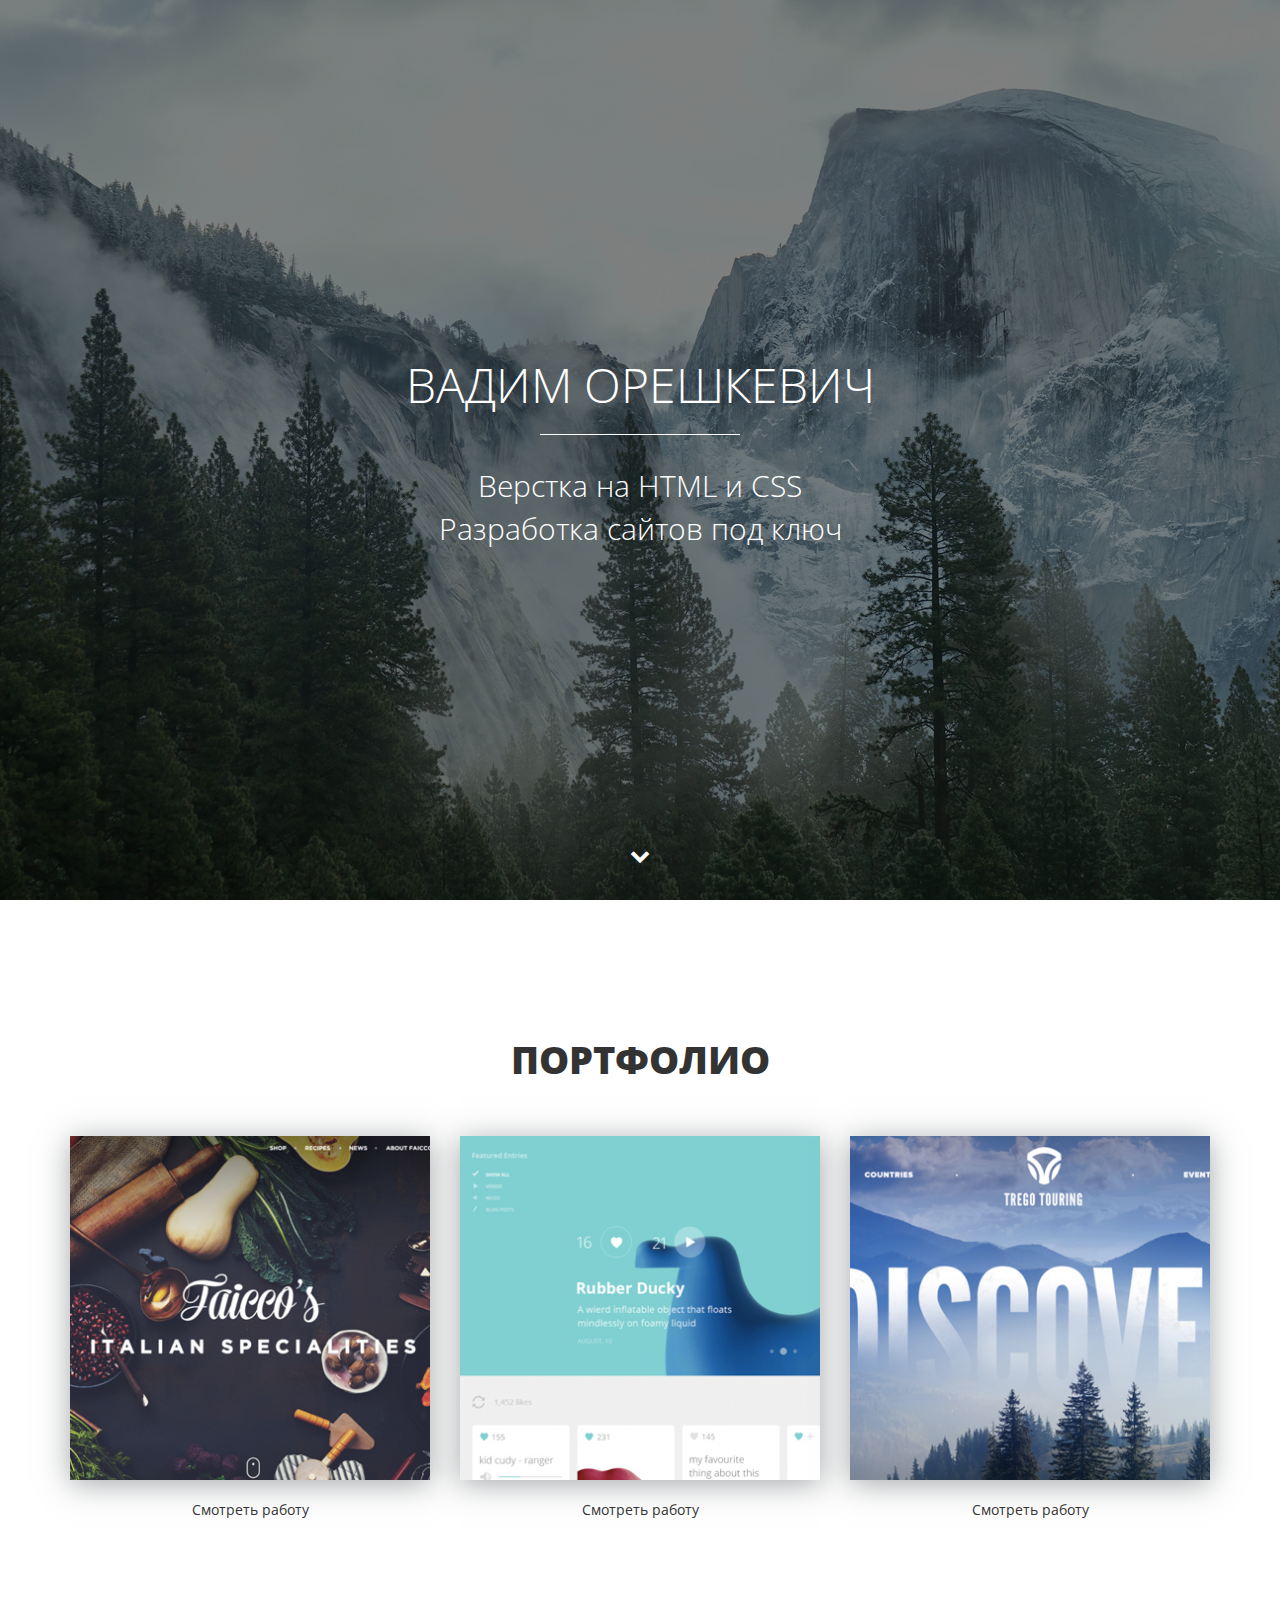
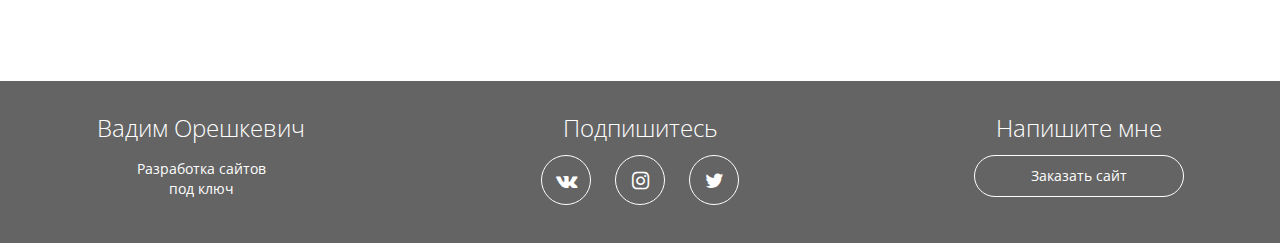
==== index.html @ f7e0dbd3 "Загрузили все файлы и папки" ====
<!DOCTYPE html>
<html lang="ru">
  <head>
    <meta charset="utf-8">
    <meta http-equiv="X-UA-Compatible" content="IE=edge">
    <meta name="viewport" content="width=device-width, initial-scale=1">
    <!--meta для соцсетей-->
    <meta property="og:url" content="">
    <meta property="og:type" content="website">
    <meta property="og:title" content="Артем Исламов - верстка сайтов на HTML и CSS">
    <meta property="og:image" content="">
    <meta property="og:description" content="Закажите разработку сайта без посредников от 5 990 рублей">
    <meta property="og:site_name" content="Портфолио верстальщика">
    <meta property="article:author" content="Артем Исламов">
    <!--Заголовок сайта-->
    <title>Орешкевич Вадим - Портфолио</title>
    <link href="https://fonts.googleapis.com/css?family=Open+Sans:400,700&amp;subset=cyrillic" rel="stylesheet">
    <link href="css/bootstrap.min.css" rel="stylesheet">
    <link rel="stylesheet" href="css/fontello.css">
    <link rel="stylesheet" href="css/fontello-embedded.css">
    <link href="css/style.css" rel="stylesheet">
    <!-- Фавиконка-->
    <link rel="shortcut icon" type="image/x-icon" href="favicon.ico">
    <!--[if lt IE 9]>
      <script src="https://oss.maxcdn.com/html5shiv/3.7.3/html5shiv.min.js"></script>
      <script src="https://oss.maxcdn.com/respond/1.4.2/respond.min.js"></script>
    <![endif]-->
  </head>
  <body>
    <div class="main">
      <div class="main-overlay"></div>
      <div class="wrapper">
        <div class="main-header">
          <h1>Вадим Орешкевич</h1>
          <div class="main-line"></div>
          <p>Верстка на HTML и CSS </br>Разработка сайтов под ключ</p>
        </div>
        <a class="main-down" href="#"><i class="icon-down"></i></a>
      </div>
    </div>

    <div class="portfolio">
      <div class="container">
        <h2 class="section-header">Портфолио</h2>
        <div class="row">
          <div class="col-md-4">
            <div class="portfolio-block">
              <img src="img/portfolio/1.jpg" alt="Работа №1">
              <a data-toggle="modal" data-work="work-1" href="#work">Смотреть работу</a>
            </div>
          </div>
          <div class="col-md-4">
            <div class="portfolio-block">
              <img src="img/portfolio/2.jpg" alt="Работа №2">
               <a data-toggle="modal" data-work="work-2" href="#work">Смотреть работу</a>
            </div>
          </div>
          <div class="col-md-4">
            <div class="portfolio-block">
              <img src="img/portfolio/3.jpg" alt="Работа №3">
               <a data-toggle="modal" data-work="work-3" href="#work">Смотреть работу</a>
            </div>
          </div>
        </div>
      </div>
    </div>

    <div class="footer">
      <div class="container">
        <div class="row">
          <div class="col-md-3">
            <strong>Вадим Орешкевич</strong>
            <p>Разработка сайтов</br> под ключ</p>
          </div>
          <div class="col-md-6">
            <strong>Подпишитесь</strong>
            <div class="social-links">
              <a href="#"><i class="icon-vk"></i></a>
              <a href="#"><i class="icon-instagram"></i></a>
              <a href="#"><i class="icon-twitter"></i></a>
            </div>
          </div>
          <div class="col-md-3">
            <strong>Напишите мне</strong>
            <a href="https://vk.me/vadim_oreshkevich" class="offer-btn">Заказать сайт</a>
          </div>
        </div>
      </div>
    </div>

    <!-- Всплывающие окна -->
<div class="modal fade" id="work" role="dialog">
  <div class="modal-dialog" role="document">
    <div class="modal-content">
      <div class="modal-header">
        <button type="button" class="close" data-dismiss="modal" aria-label="Close">
          <span aria-hidden="true">&times;</span>
        </button>
         <h4 class="modal-title" >Описание проекта</h4>
      </div>
      <div class="modal-body">
        
      </div>
    </div>
  </div>
</div>
    <!-- jQuery (necessary for Bootstrap's JavaScript plugins) -->
    <script src="https://ajax.googleapis.com/ajax/libs/jquery/1.12.4/jquery.min.js"></script>
    <script src="js/bootstrap.min.js"></script>
    <script>
      $(function () {
        var link = $('a[data-toggle="modal"]');
        link.on('click',function(event) {
          var work = $(this).attr('data-work');
          var modal = $('.modal');
          modal.find('.modal-body').load('.modal-body').load(work+'.html');
        });
      });
    </script>
  </body>
</html>
---- css/fontello.css ----
@font-face {
  font-family: 'fontello';
  src: url('../font/fontello.eot?21035309');
  src: url('../font/fontello.eot?21035309#iefix') format('embedded-opentype'),
       url('../font/fontello.woff2?21035309') format('woff2'),
       url('../font/fontello.woff?21035309') format('woff'),
       url('../font/fontello.ttf?21035309') format('truetype'),
       url('../font/fontello.svg?21035309#fontello') format('svg');
  font-weight: normal;
  font-style: normal;
}
/* Chrome hack: SVG is rendered more smooth in Windozze. 100% magic, uncomment if you need it. */
/* Note, that will break hinting! In other OS-es font will be not as sharp as it could be */
/*
@media screen and (-webkit-min-device-pixel-ratio:0) {
  @font-face {
    font-family: 'fontello';
    src: url('../font/fontello.svg?21035309#fontello') format('svg');
  }
}
*/
 
 [class^="icon-"]:before, [class*=" icon-"]:before {
  font-family: "fontello";
  font-style: normal;
  font-weight: normal;
  speak: none;
 
  display: inline-block;
  text-decoration: inherit;
  width: 1em;
  margin-right: .2em;
  text-align: center;
  /* opacity: .8; */
 
  /* For safety - reset parent styles, that can break glyph codes*/
  font-variant: normal;
  text-transform: none;
 
  /* fix buttons height, for twitter bootstrap */
  line-height: 1em;
 
  /* Animation center compensation - margins should be symmetric */
  /* remove if not needed */
  margin-left: .2em;
 
  /* you can be more comfortable with increased icons size */
  /* font-size: 120%; */
 
  /* Font smoothing. That was taken from TWBS */
  -webkit-font-smoothing: antialiased;
  -moz-osx-font-smoothing: grayscale;
 
  /* Uncomment for 3D effect */
  /* text-shadow: 1px 1px 1px rgba(127, 127, 127, 0.3); */
}
 
.icon-down:before { content: '\e800'; } /* '' */
.icon-twitter:before { content: '\f099'; } /* '' */
.icon-instagram:before { content: '\f16d'; } /* '' */
.icon-vk:before { content: '\f189'; } /* '' */
---- css/fontello-embedded.css ----
@font-face {
  font-family: 'fontello';
  src: url('../font/fontello.eot?10736668');
  src: url('../font/fontello.eot?10736668#iefix') format('embedded-opentype'),
       url('../font/fontello.svg?10736668#fontello') format('svg');
  font-weight: normal;
  font-style: normal;
}
@font-face {
  font-family: 'fontello';
  src: url('[data-uri]') format('woff'),
       url('[data-uri]') format('truetype');
}
/* Chrome hack: SVG is rendered more smooth in Windozze. 100% magic, uncomment if you need it. */
/* Note, that will break hinting! In other OS-es font will be not as sharp as it could be */
/*
@media screen and (-webkit-min-device-pixel-ratio:0) {
  @font-face {
    font-family: 'fontello';
    src: url('../font/fontello.svg?10736668#fontello') format('svg');
  }
}
*/
 
 [class^="icon-"]:before, [class*=" icon-"]:before {
  font-family: "fontello";
  font-style: normal;
  font-weight: normal;
  speak: none;
 
  display: inline-block;
  text-decoration: inherit;
  width: 1em;
  margin-right: .2em;
  text-align: center;
  /* opacity: .8; */
 
  /* For safety - reset parent styles, that can break glyph codes*/
  font-variant: normal;
  text-transform: none;
     
  /* fix buttons height, for twitter bootstrap */
  line-height: 1em;
 
  /* Animation center compensation - margins should be symmetric */
  /* remove if not needed */
  margin-left: .2em;
 
  /* you can be more comfortable with increased icons size */
  /* font-size: 120%; */
 
  /* Uncomment for 3D effect */
  /* text-shadow: 1px 1px 1px rgba(127, 127, 127, 0.3); */
}
.icon-down:before { content: '\e800'; } /* '' */
.icon-twitter:before { content: '\f099'; } /* '' */
.icon-instagram:before { content: '\f16d'; } /* '' */
.icon-vk:before { content: '\f189'; } /* '' */
---- css/style.css ----
body{
	font-family: "Open Sans", sans-serif;
}
html{
	font-size: 10px;
}
a:active, a:visited, a:focus{
	outline: none;
	text-decoration: none;

}
.wrapper{
	display: table-cell;
	vertical-align: middle;
	
	
}
.main{
	position: relative;
	width: 100%;
	display: table;
	text-align: center;
	color: #fff;
	height: 100vh;
	background: #000 url(../img/main-bg.jpg) center center no-repeat;
}
.main p{
	font-size: 3rem;
	font-weight: 300;
}
.main-overlay{
	position: absolute;
	z-index: 1;
	width: 100%;
	height: 100%;
	background-color: rgba(0,0,0,0.5);
	
}
.main-header{
	position: relative;
	z-index: 2;
		
}
.main h1{
	margin-bottom: 1.4rem;
	font-weight: 300;
	text-transform: uppercase;
	font-size: 4.8rem
}
.main-line{
	width: 200px;
	height: 1px;
	background-color: #fff;
	margin: 0 auto;

}
.main-down{
	position: absolute;
	bottom: 2rem;
	display: inline-block;
	font-size: 2rem;  
	left: 50%;
	width: 50px;
	margin-left: -25px;
	height: 50px;
	border-radius: 50%;
	border: 1px solid transparent; 
	color: #fff;
	z-index: 4;
	line-height: 50px;
	transition: 0.2s;
}
.main-down:hover {
	color: #fff;
	border-color: #fff;
}
/*Секция с портфолио*/
.section-header{
	text-transform: uppercase;
	font-weight: 800;
	font-size: 3.8rem;
	margin-bottom: 5rem;
}
.portfolio{
	text-align: center;
	padding: 10rem 0px;
}
.portfolio img{
	width: 100%;
	max-width: 360px;
	 box-shadow: 0px 4px 29px 0px rgba(87, 92, 97, 0.54);
}
.portfolio a{
display: block;
margin: 2rem auto 6rem auto;
color: #333;
width: 17rem;
border-bottom: 1px solid transparent;
}
.portfolio a:hover{
	text-decoration: none;
	border-bottom: 1px dotted #333;
}
/*Секция - подвал*/
.footer{
	background-color: #646464;
	color: #fff;
	text-align: center;
	padding: 3rem 0;
}
.footer strong{
	font-weight: 300;
	font-size: 2.4rem;
}
.social-links{
	margin-top: 1rem;
}
.social-links a{
	width: 5rem;
	height: 5rem;
	line-height: 5rem;
	display: inline-block;
	color: #fff;
	border: solid 1px #fff;
	border-radius: 50%;
	margin-left: 1rem;
	margin-right: 1rem;
	font-size: 2rem;
	transition: 0.2s;
}
.social-links a:hover{
	background-color: #fff;
	color: #646464;
}
.offer-btn{
	display: block;
	width: 80%;
	min-width: 200px;
	margin: 1rem auto;
	border: 1px solid #fff;
	padding-top: 1rem;
	padding-bottom: 1rem;
	color: #fff;
	border-radius: 100px;
	transition: 0.2s;
}
.offer-btn:hover{
	text-decoration: none;
	background-color: #fff;
	color: #646464;

}
.modal img{
	width: 100%;
}
.modal-title{
	font-weight: 800;
	font-size: 2rem;
}
.modal-btn{
	display: inline-block;
	border: 1px solid #333;
	padding: 10px 20px;
	color: #333;
	border-radius: 5px;
}
.modal-btn:hover{
background-color: #333;
color: #fff;
text-decoration: none;
}
.close{
	background-color: transparent;
	border: none;
	font-size: 2.5rem;
	position: absolute;
	right: 2rem;
	top: 1rem;


}
@media(min-width: 0px) and (max-width: 767px) {
	html{
		font-size: 7px;
	}
	.footer strong{
		margin-top: 3rem 0 2rem;
		display: inline-block;

	}
	.offer-btn{
	
 	}
	.social-links a{
		font-size: 1.5rem;
	}
}

@media(min-width: 768px) and (max-width: 991px){
	.footer strong{
		margin-top: 3rem 0 2rem;
		display: inline-block;

	}
}
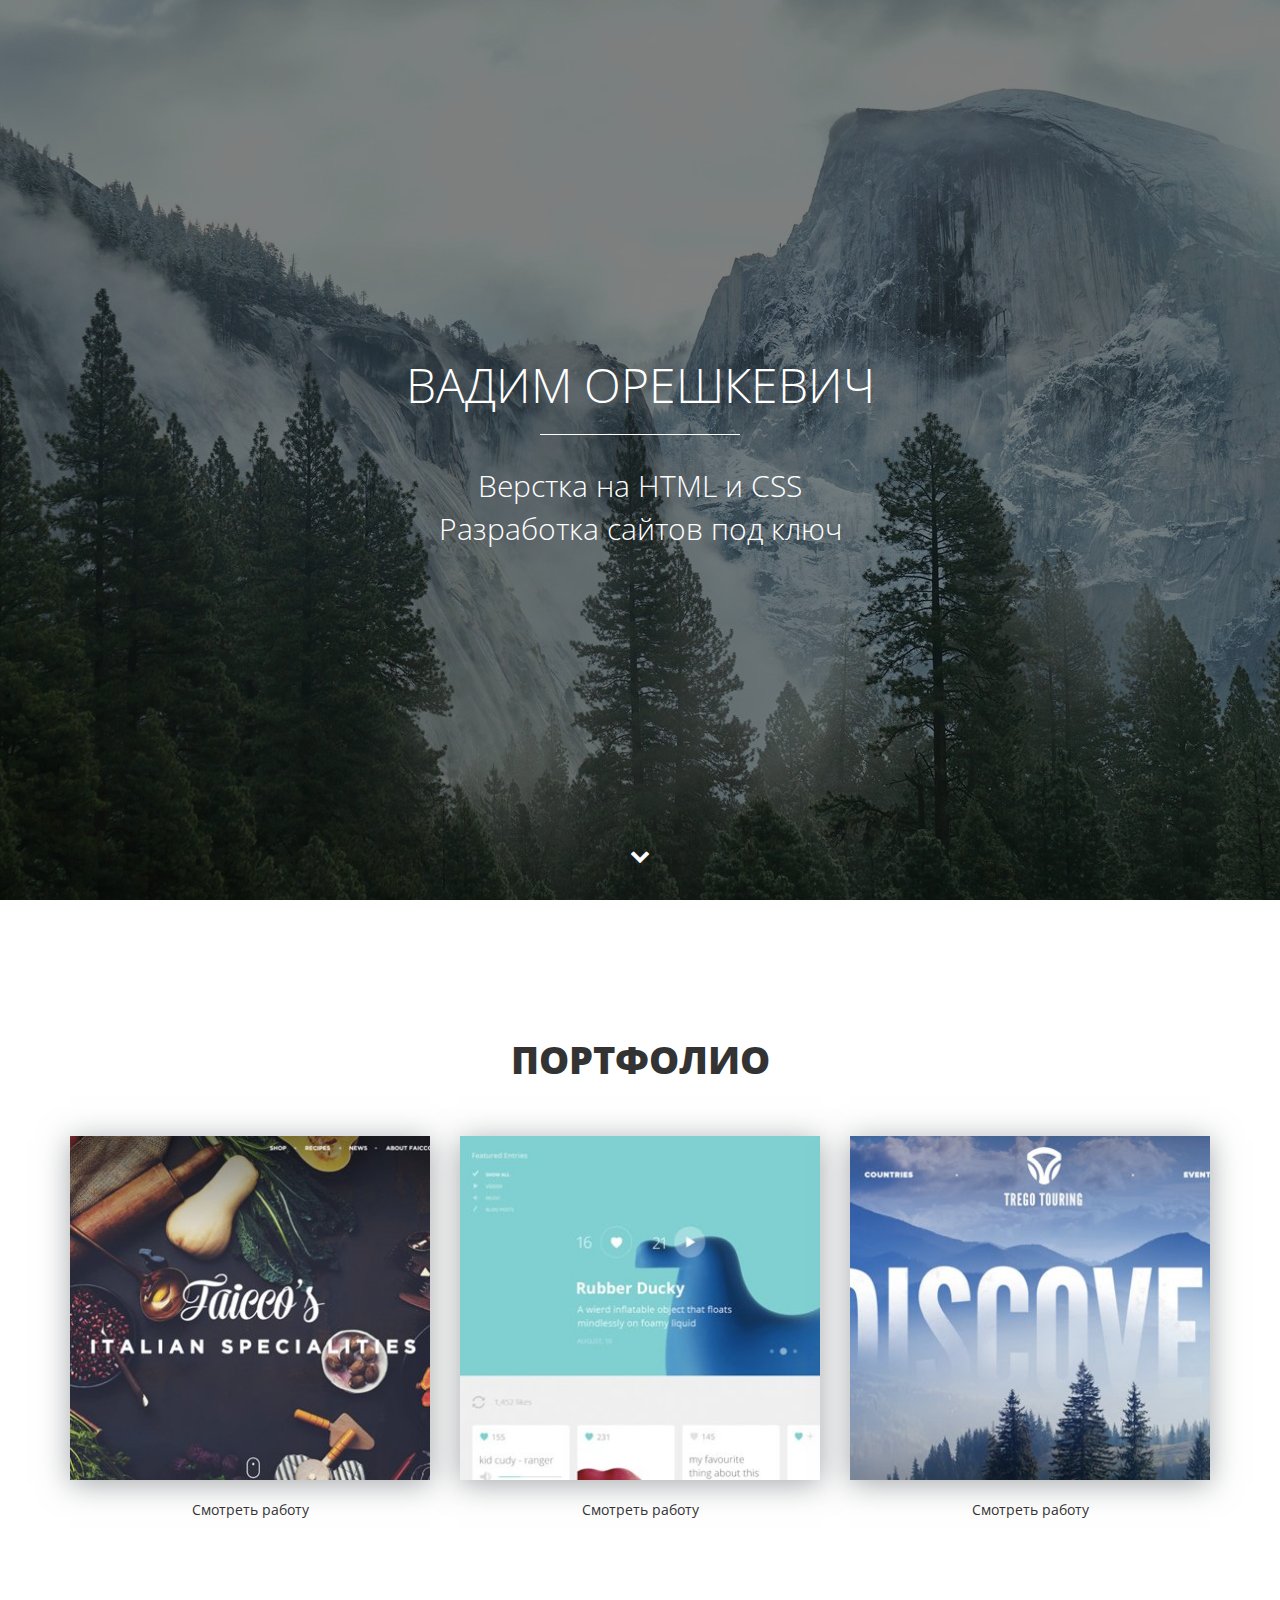
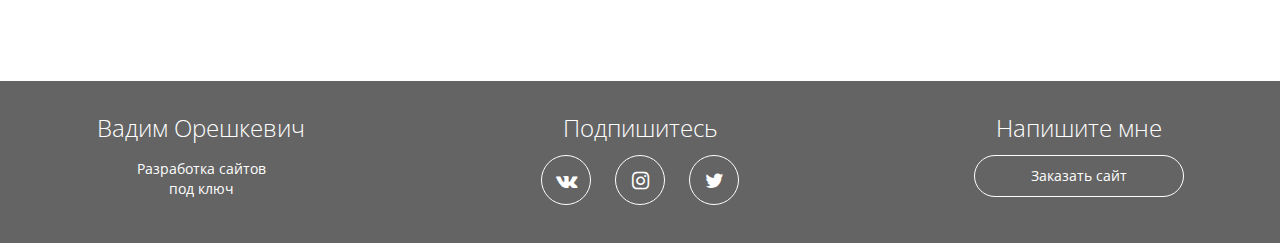
==== commit 6ac85456: "Плавный скролл" ====
--- a/index.html
+++ b/index.html
@@ -35,11 +35,11 @@
           <div class="main-line"></div>
           <p>Верстка на HTML и CSS </br>Разработка сайтов под ключ</p>
         </div>
-        <a class="main-down" href="#"><i class="icon-down"></i></a>
+        <a class="main-down" href="#portfolio"><i class="icon-down"></i></a>
       </div>
     </div>
 
-    <div class="portfolio">
+    <div class="portfolio" id="portfolio">
       <div class="container">
         <h2 class="section-header">Портфолио</h2>
         <div class="row">
@@ -117,5 +117,17 @@
         });
       });
     </script>
+
+    <script>
+      $(document).ready( function(){
+      $(".slowly").on("click", function(event){
+      event.preventDefault();
+      var id = $(this).attr('href'),
+      top = $(id).offset().top;
+      $('body,html').animate({scrollTop: top}, 800);
+
+    });
+    });
+    </script>
   </body>
 </html>
